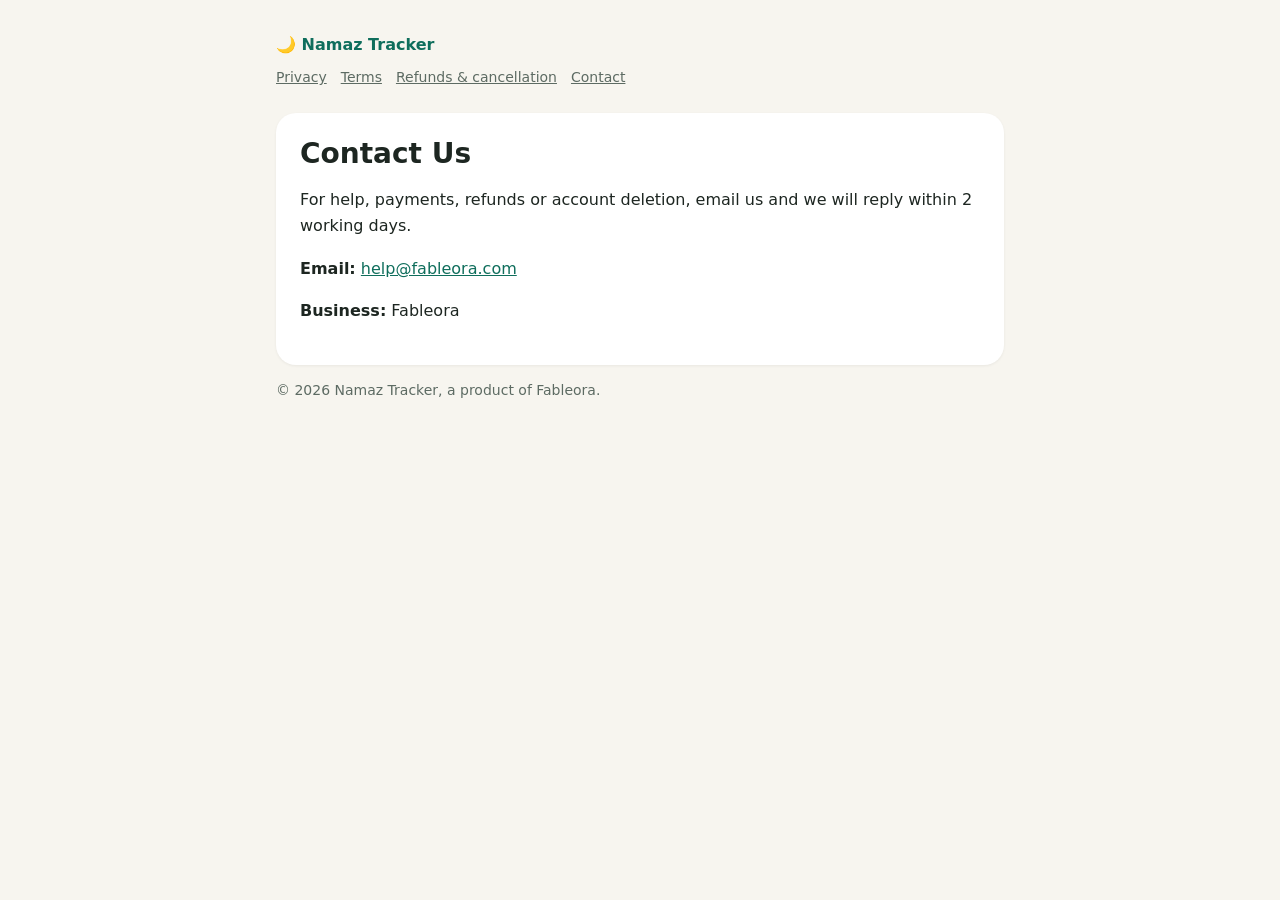
==== contact.html @ 7675e017 "Namaz Tracker help and policy pages Co-Authored-By: Claude Opus 5.5 <noreply@anthropic.com>" ====
<!doctype html>
<html lang="en"><head><meta charset="utf-8">
<meta name="viewport" content="width=device-width,initial-scale=1">
<meta http-equiv="Content-Security-Policy" content="default-src 'none'; style-src 'unsafe-inline'; img-src 'self' data:; base-uri 'none'; form-action 'none'">
<meta name="referrer" content="no-referrer">
<title>Contact Us · Namaz Tracker</title><style>
:root{--bg:#f7f5ef;--card:#fff;--ink:#1d2621;--muted:#5d6b63;--brand:#0f6e5c}
@media (prefers-color-scheme:dark){:root{--bg:#0f1512;--card:#18201c;--ink:#e8efe9;--muted:#9fb0a5;--brand:#5fd3b4}}
*{box-sizing:border-box}body{margin:0;background:var(--bg);color:var(--ink);font:16px/1.65 system-ui,-apple-system,Segoe UI,Roboto,sans-serif}
main{max-width:760px;margin:0 auto;padding:32px 16px 64px}
header a{color:var(--brand);font-weight:700;text-decoration:none}
nav{display:flex;flex-wrap:wrap;gap:14px;margin:8px 0 24px;font-size:14px}
nav a{color:var(--muted)}
.card{background:var(--card);border-radius:20px;padding:24px;box-shadow:0 1px 3px rgba(0,0,0,.06)}
h1{font-size:28px;line-height:1.2;margin:0 0 6px}h2{font-size:19px;margin:28px 0 6px}
.muted{color:var(--muted);font-size:14px}a{color:var(--brand)}
.btn{display:inline-block;background:var(--brand);color:#fff;padding:12px 20px;border-radius:14px;text-decoration:none;font-weight:700}
</style></head>
<body><main>
<header><a href="index.html">🌙 Namaz Tracker</a></header>
<nav><a href="privacy.html">Privacy</a><a href="terms.html">Terms</a>
<a href="refund.html">Refunds &amp; cancellation</a><a href="contact.html">Contact</a></nav>
<div class="card">
<h1>Contact Us</h1>
<p>For help, payments, refunds or account deletion, email us and we will reply within 2 working days.</p>
<p><b>Email:</b> <a href="mailto:help@fableora.com">help@fableora.com</a></p>
<p><b>Business:</b> Fableora</p>
</div>
<p class="muted">© 2026 Namaz Tracker, a product of Fableora.</p>
</main></body></html>
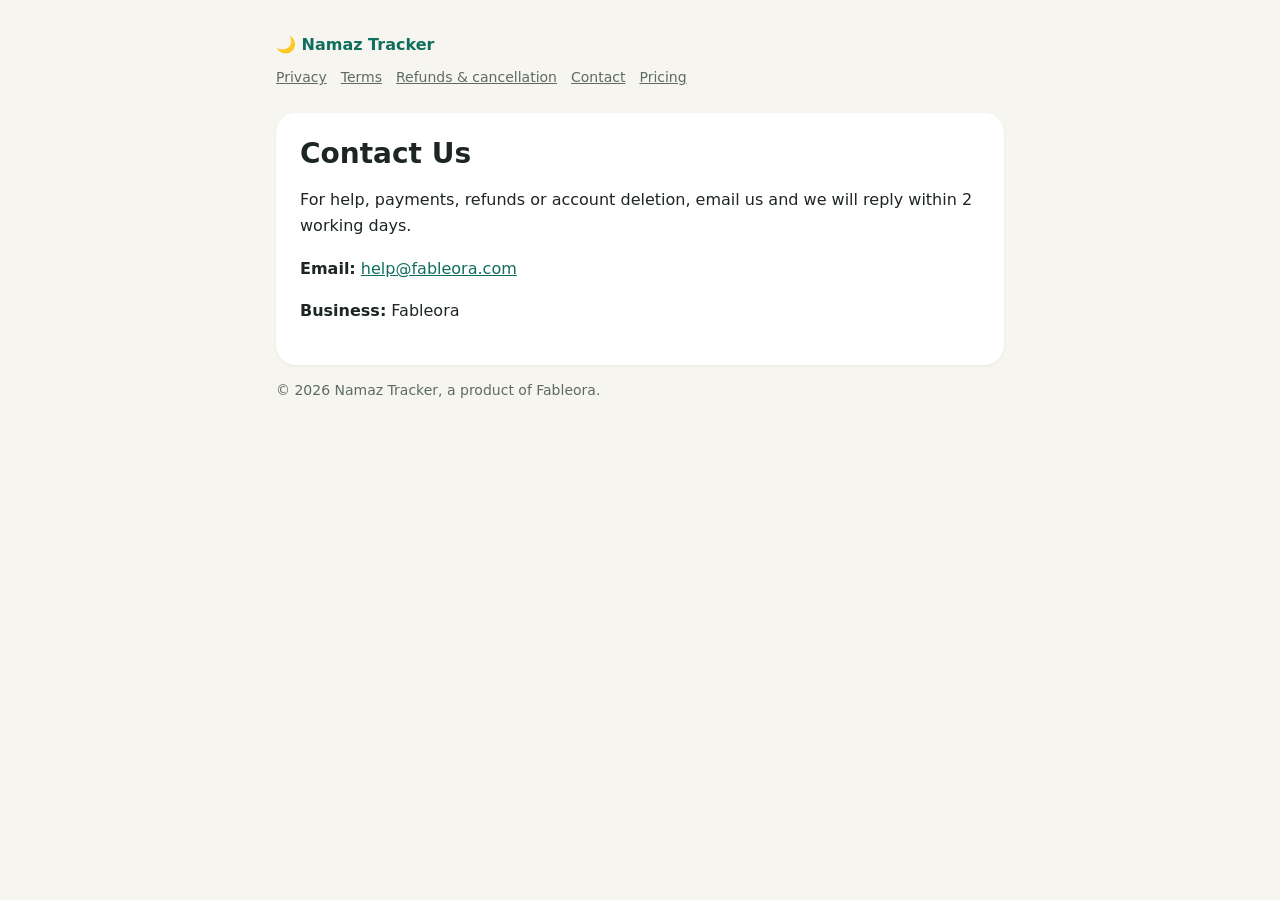
==== commit 108013a5: "Clear pricing table for payment gateway review Co-Authored-By: Claude Opus 5.5 <noreply@anthropic.co" ====
--- a/contact.html
+++ b/contact.html
@@ -19,7 +19,7 @@
 <body><main>
 <header><a href="index.html">🌙 Namaz Tracker</a></header>
 <nav><a href="privacy.html">Privacy</a><a href="terms.html">Terms</a>
-<a href="refund.html">Refunds &amp; cancellation</a><a href="contact.html">Contact</a></nav>
+<a href="refund.html">Refunds &amp; cancellation</a><a href="contact.html">Contact</a><a href="index.html#pricing">Pricing</a></nav>
 <div class="card">
 <h1>Contact Us</h1>
 <p>For help, payments, refunds or account deletion, email us and we will reply within 2 working days.</p>
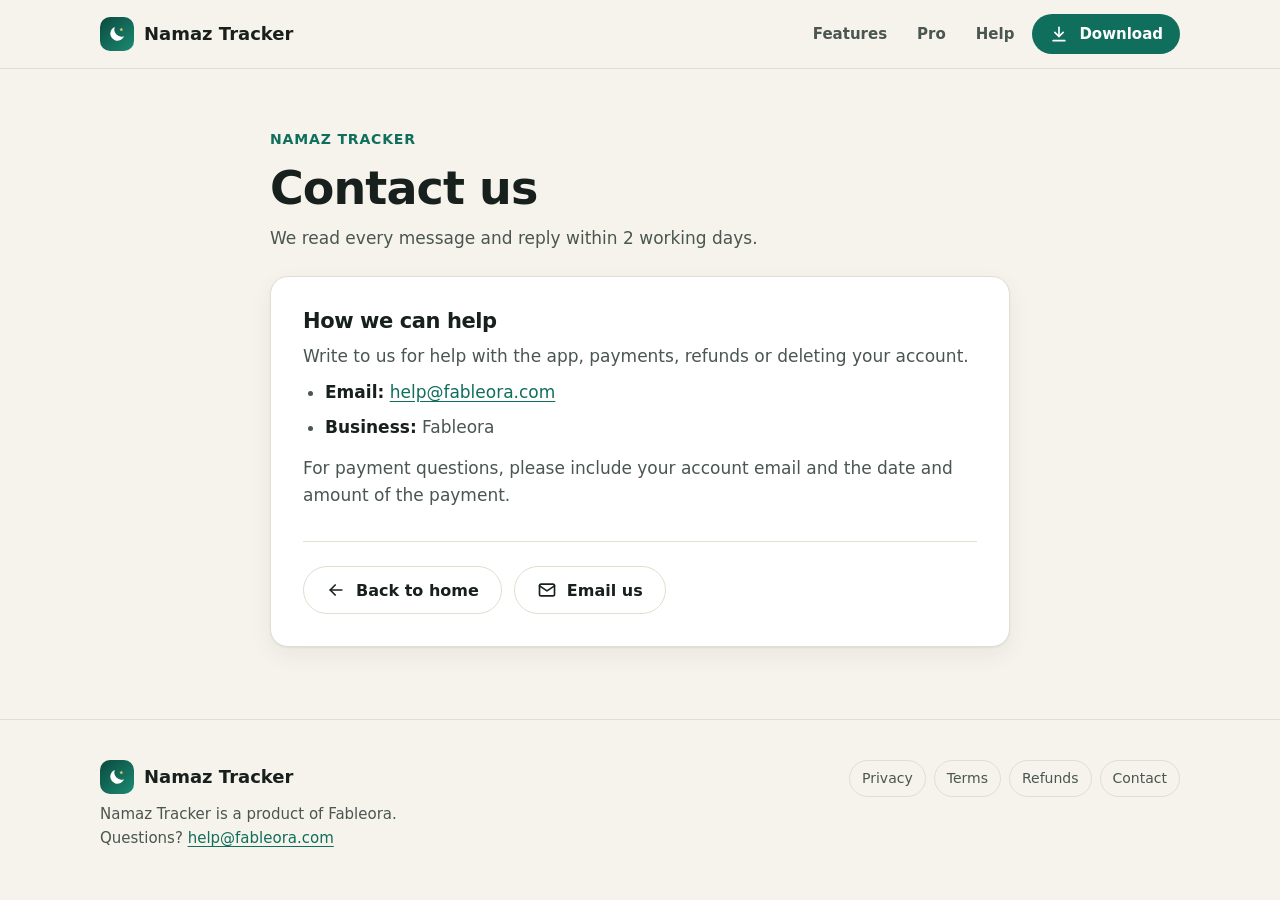
==== commit 6597edb0: "New website design: real buttons, app screenshots, pricing, FAQ Co-Authored-By: Claude Opus 5.5 <nor" ====
--- a/contact.html
+++ b/contact.html
@@ -1,30 +1,49 @@
 <!doctype html>
-<html lang="en"><head><meta charset="utf-8">
+<html lang="en">
+<head>
+<meta charset="utf-8">
 <meta name="viewport" content="width=device-width,initial-scale=1">
-<meta http-equiv="Content-Security-Policy" content="default-src 'none'; style-src 'unsafe-inline'; img-src 'self' data:; base-uri 'none'; form-action 'none'">
+<meta http-equiv="Content-Security-Policy" content="default-src 'none'; style-src 'self'; img-src 'self' data:; base-uri 'none'; form-action 'none'">
 <meta name="referrer" content="no-referrer">
-<title>Contact Us · Namaz Tracker</title><style>
-:root{--bg:#f7f5ef;--card:#fff;--ink:#1d2621;--muted:#5d6b63;--brand:#0f6e5c}
-@media (prefers-color-scheme:dark){:root{--bg:#0f1512;--card:#18201c;--ink:#e8efe9;--muted:#9fb0a5;--brand:#5fd3b4}}
-*{box-sizing:border-box}body{margin:0;background:var(--bg);color:var(--ink);font:16px/1.65 system-ui,-apple-system,Segoe UI,Roboto,sans-serif}
-main{max-width:760px;margin:0 auto;padding:32px 16px 64px}
-header a{color:var(--brand);font-weight:700;text-decoration:none}
-nav{display:flex;flex-wrap:wrap;gap:14px;margin:8px 0 24px;font-size:14px}
-nav a{color:var(--muted)}
-.card{background:var(--card);border-radius:20px;padding:24px;box-shadow:0 1px 3px rgba(0,0,0,.06)}
-h1{font-size:28px;line-height:1.2;margin:0 0 6px}h2{font-size:19px;margin:28px 0 6px}
-.muted{color:var(--muted);font-size:14px}a{color:var(--brand)}
-.btn{display:inline-block;background:var(--brand);color:#fff;padding:12px 20px;border-radius:14px;text-decoration:none;font-weight:700}
-</style></head>
-<body><main>
-<header><a href="index.html">🌙 Namaz Tracker</a></header>
-<nav><a href="privacy.html">Privacy</a><a href="terms.html">Terms</a>
-<a href="refund.html">Refunds &amp; cancellation</a><a href="contact.html">Contact</a><a href="index.html#pricing">Pricing</a></nav>
-<div class="card">
-<h1>Contact Us</h1>
-<p>For help, payments, refunds or account deletion, email us and we will reply within 2 working days.</p>
-<p><b>Email:</b> <a href="mailto:help@fableora.com">help@fableora.com</a></p>
-<p><b>Business:</b> Fableora</p>
-</div>
-<p class="muted">© 2026 Namaz Tracker, a product of Fableora.</p>
-</main></body></html>
+<meta name="description" content="How to contact the Namaz Tracker team.">
+<meta name="theme-color" content="#0f6e5c">
+<title>Contact us · Namaz Tracker</title>
+<link rel="icon" href="icon.svg" type="image/svg+xml">
+<link rel="stylesheet" href="style.css">
+</head>
+<body>
+<header class="site-header"><div class="wrap">
+<a class="brand" href="index.html"><span class="brand-mark"><svg viewBox="0 0 24 24" fill="none" stroke="currentColor" stroke-width="2" stroke-linecap="round" stroke-linejoin="round" aria-hidden="true"><path d="M20.4 14.6A8.5 8.5 0 0 1 9.4 3.6a8.5 8.5 0 1 0 11 11Z" fill="#fff" stroke="none"/><path d="m17.2 4.2.7 1.5 1.6.2-1.2 1.1.3 1.6-1.4-.8-1.4.8.3-1.6-1.2-1.1 1.6-.2z" fill="#e8c26a" stroke="none"/></svg></span>Namaz Tracker</a>
+<nav class="nav" aria-label="Main">
+<a class="link" href="index.html#features">Features</a>
+<a class="link" href="index.html#pro">Pro</a>
+<a class="link" href="index.html#faq">Help</a>
+<a class="btn btn-primary btn-small" href="https://github.com/adminfableora/namaz-tracker/releases/latest/download/NamazTracker.apk"><svg viewBox="0 0 24 24" fill="none" stroke="currentColor" stroke-width="2" stroke-linecap="round" stroke-linejoin="round" aria-hidden="true"><path d="M12 4v11"/><path d="m7 10 5 5 5-5"/><path d="M5 20h14"/></svg>Download</a>
+</nav></div></header>
+<main>
+<div class="wrap narrow">
+<div class="page-head"><span class="kicker">Namaz Tracker</span><h1>Contact us</h1><p>We read every message and reply within 2 working days.</p></div>
+<div class="card article">
+<h2>How we can help</h2>
+<p>Write to us for help with the app, payments, refunds or deleting your account.</p>
+<ul>
+<li><b>Email:</b> <a href="mailto:help@fableora.com">help@fableora.com</a></li>
+<li><b>Business:</b> Fableora</li>
+</ul>
+<p>For payment questions, please include your account email and the date and amount of the payment.</p>
+
+<div class="page-actions">
+<a class="btn btn-ghost" href="index.html"><svg viewBox="0 0 24 24" fill="none" stroke="currentColor" stroke-width="2" stroke-linecap="round" stroke-linejoin="round" aria-hidden="true"><path d="M19 12H5"/><path d="m11 18-6-6 6-6"/></svg>Back to home</a>
+<a class="btn btn-ghost" href="mailto:help@fableora.com"><svg viewBox="0 0 24 24" fill="none" stroke="currentColor" stroke-width="2" stroke-linecap="round" stroke-linejoin="round" aria-hidden="true"><rect x="3" y="5" width="18" height="14" rx="2"/><path d="m3 7 9 6 9-6"/></svg>Email us</a>
+</div></div></div>
+</main>
+<footer class="site-footer"><div class="wrap">
+<div><a class="brand" href="index.html"><span class="brand-mark"><svg viewBox="0 0 24 24" fill="none" stroke="currentColor" stroke-width="2" stroke-linecap="round" stroke-linejoin="round" aria-hidden="true"><path d="M20.4 14.6A8.5 8.5 0 0 1 9.4 3.6a8.5 8.5 0 1 0 11 11Z" fill="#fff" stroke="none"/><path d="m17.2 4.2.7 1.5 1.6.2-1.2 1.1.3 1.6-1.4-.8-1.4.8.3-1.6-1.2-1.1 1.6-.2z" fill="#e8c26a" stroke="none"/></svg></span>Namaz Tracker</a>
+<p>Namaz Tracker is a product of Fableora.<br>Questions? <a href="mailto:help@fableora.com">help@fableora.com</a></p></div>
+<nav class="footer-links" aria-label="Legal">
+<a href="privacy.html">Privacy</a><a href="terms.html">Terms</a>
+<a href="refund.html">Refunds</a><a href="contact.html">Contact</a>
+</nav></div></footer>
+
+</body>
+</html>
--- a/style.css
+++ b/style.css
@@ -0,0 +1,246 @@
+/* Namaz Tracker website — one stylesheet for every page. */
+:root {
+  --bg: #f6f3ec;
+  --surface: #ffffff;
+  --surface-2: #efebe1;
+  --ink: #17201c;
+  --ink-2: #4a5650;
+  --line: #e3ddd0;
+  --brand: #0f6e5c;
+  --brand-ink: #ffffff;
+  --brand-soft: #dcefe8;
+  --night: #121c33;
+  --night-2: #1b2848;
+  --gold: #c9a24b;
+  --radius: 18px;
+  --shadow: 0 1px 2px rgba(23, 32, 28, .06), 0 8px 24px rgba(23, 32, 28, .06);
+  color-scheme: light;
+}
+@media (prefers-color-scheme: dark) {
+  :root {
+    --bg: #0e1412;
+    --surface: #161e1b;
+    --surface-2: #1d2723;
+    --ink: #e9efeb;
+    --ink-2: #a3b1aa;
+    --line: #26322d;
+    --brand: #5fd3b4;
+    --brand-ink: #062a22;
+    --brand-soft: #173a31;
+    --night: #0b1222;
+    --night-2: #141f38;
+    --shadow: 0 1px 2px rgba(0, 0, 0, .3), 0 8px 24px rgba(0, 0, 0, .25);
+    color-scheme: dark;
+  }
+}
+
+* { box-sizing: border-box; }
+html { scroll-behavior: smooth; }
+body {
+  margin: 0;
+  background: var(--bg);
+  color: var(--ink);
+  font: 17px/1.6 system-ui, -apple-system, "Segoe UI", Roboto, "Noto Sans", sans-serif;
+  -webkit-font-smoothing: antialiased;
+}
+img { max-width: 100%; display: block; }
+a { color: var(--brand); text-underline-offset: 3px; }
+h1, h2, h3 { line-height: 1.15; letter-spacing: -0.02em; margin: 0; }
+p { margin: 0; }
+:focus-visible { outline: 3px solid var(--gold); outline-offset: 3px; border-radius: 8px; }
+
+.wrap { width: 100%; max-width: 1120px; margin: 0 auto; padding: 0 20px; }
+.narrow { max-width: 780px; }
+
+/* ---------- buttons ---------- */
+.btn {
+  display: inline-flex; align-items: center; justify-content: center; gap: 10px;
+  min-height: 48px; padding: 0 22px; border-radius: 999px;
+  font-weight: 650; font-size: 16px; text-decoration: none; white-space: nowrap;
+  border: 1.5px solid transparent; cursor: pointer;
+  transition: transform .15s ease, background .15s ease, border-color .15s ease;
+}
+.btn:hover { transform: translateY(-1px); }
+.btn svg { width: 20px; height: 20px; flex: none; }
+.btn-primary { background: var(--brand); color: var(--brand-ink); }
+.btn-primary:hover { filter: brightness(1.06); }
+.btn-ghost { background: transparent; color: var(--ink); border-color: var(--line); }
+.btn-ghost:hover { border-color: var(--ink-2); }
+.btn-light { background: #fff; color: #121c33; }
+.btn-outline-light { background: transparent; color: #fff; border-color: rgba(255, 255, 255, .35); }
+.btn-outline-light:hover { border-color: #fff; }
+.btn-small { min-height: 40px; padding: 0 16px; font-size: 15px; }
+.btn-block { width: 100%; }
+
+/* ---------- header ---------- */
+.site-header {
+  position: sticky; top: 0; z-index: 10;
+  background: color-mix(in srgb, var(--bg) 88%, transparent);
+  backdrop-filter: saturate(1.4) blur(10px);
+  border-bottom: 1px solid var(--line);
+}
+.site-header .wrap { display: flex; align-items: center; gap: 16px; height: 68px; }
+.brand { display: inline-flex; align-items: center; gap: 10px; color: var(--ink); text-decoration: none; font-weight: 750; font-size: 18px; }
+.brand-mark {
+  width: 34px; height: 34px; border-radius: 10px; flex: none;
+  background: linear-gradient(135deg, #0a4a3e, #1c8a72);
+  display: grid; place-items: center;
+}
+.brand-mark svg { width: 20px; height: 20px; }
+.nav { display: flex; align-items: center; gap: 6px; margin-left: auto; }
+.nav a.link { color: var(--ink-2); text-decoration: none; font-weight: 550; font-size: 15px; padding: 8px 12px; border-radius: 999px; }
+.nav a.link:hover { color: var(--ink); background: var(--surface-2); }
+@media (max-width: 720px) { .nav a.link { display: none; } }
+
+/* ---------- hero ---------- */
+.hero { padding: 72px 0 40px; overflow: hidden; }
+.hero .wrap { display: grid; grid-template-columns: 1.05fr .95fr; gap: 48px; align-items: center; }
+.eyebrow {
+  display: inline-flex; align-items: center; gap: 8px; flex-wrap: wrap;
+  font-size: 14px; font-weight: 650; color: var(--brand);
+  background: var(--brand-soft); padding: 6px 12px; border-radius: 999px;
+}
+.hero h1 { font-size: clamp(38px, 5.4vw, 60px); margin: 18px 0 18px; }
+.hero .lead { font-size: 19px; color: var(--ink-2); max-width: 560px; }
+.cta-row { display: flex; flex-wrap: wrap; gap: 12px; margin-top: 28px; }
+.meta { margin-top: 16px; font-size: 14px; color: var(--ink-2); }
+.phones { position: relative; height: 560px; }
+.phone {
+  position: absolute; width: 250px; border-radius: 34px; padding: 9px;
+  background: #0d0f12; box-shadow: 0 30px 60px rgba(18, 28, 51, .28), 0 0 0 1px rgba(255, 255, 255, .06) inset;
+}
+.phone img { border-radius: 26px; width: 100%; height: auto; aspect-ratio: 540 / 1110; object-fit: cover; }
+.phone.front { right: 30px; top: 10px; z-index: 2; }
+.phone.back { right: 230px; top: 70px; transform: rotate(-6deg); opacity: .96; }
+@media (max-width: 900px) {
+  .hero { padding-top: 40px; }
+  .hero .wrap { grid-template-columns: 1fr; gap: 32px; }
+  .phones { height: 470px; max-width: 420px; margin: 0 auto; width: 100%; }
+  .phone { width: 205px; }
+  .phone.front { right: 8%; }
+  .phone.back { right: auto; left: 4%; top: 60px; }
+}
+
+/* ---------- sections ---------- */
+section { padding: 72px 0; }
+.section-head { max-width: 640px; margin-bottom: 36px; }
+.section-head h2 { font-size: clamp(28px, 3.6vw, 40px); margin: 10px 0 12px; }
+.section-head p { color: var(--ink-2); font-size: 18px; }
+.kicker { font-size: 14px; font-weight: 700; letter-spacing: .06em; text-transform: uppercase; color: var(--brand); }
+
+.grid { display: grid; gap: 16px; }
+.grid-3 { grid-template-columns: repeat(3, 1fr); }
+@media (max-width: 900px) { .grid-3 { grid-template-columns: 1fr 1fr; } }
+@media (max-width: 600px) { .grid-3 { grid-template-columns: 1fr; } }
+
+.card { background: var(--surface); border: 1px solid var(--line); border-radius: var(--radius); padding: 24px; box-shadow: var(--shadow); }
+.feature h3 { font-size: 18px; margin: 14px 0 6px; }
+.feature p { color: var(--ink-2); font-size: 16px; }
+.icon {
+  width: 44px; height: 44px; border-radius: 12px; display: grid; place-items: center;
+  background: var(--brand-soft); color: var(--brand);
+}
+.icon svg { width: 22px; height: 22px; }
+
+/* ---------- Pro (dark band) ---------- */
+.pro { background: radial-gradient(1200px 500px at 85% -10%, #2b3f73 0%, transparent 60%), linear-gradient(180deg, var(--night), var(--night-2)); color: #eef1f8; }
+.pro .kicker { color: var(--gold); }
+.pro .section-head p { color: #c3cbe0; }
+.pro-layout { display: grid; grid-template-columns: 1.3fr .7fr; gap: 40px; align-items: start; }
+@media (max-width: 900px) { .pro-layout { grid-template-columns: 1fr; } .pro .phone-wrap { display: none; } }
+.groups { display: grid; grid-template-columns: 1fr 1fr; gap: 16px; }
+@media (max-width: 600px) { .groups { grid-template-columns: 1fr; } }
+.group { background: rgba(255, 255, 255, .06); border: 1px solid rgba(255, 255, 255, .1); border-radius: var(--radius); padding: 20px 22px; }
+.group h3 { font-size: 16px; color: #fff; margin-bottom: 10px; }
+.group ul { list-style: none; margin: 0; padding: 0; display: grid; gap: 7px; }
+.group li { display: flex; gap: 10px; align-items: flex-start; color: #d7dcea; font-size: 15.5px; line-height: 1.45; }
+.group li svg { width: 18px; height: 18px; flex: none; margin-top: 2px; color: var(--gold); }
+.phone-wrap { position: relative; height: 520px; }
+.phone-wrap .phone { position: relative; width: 240px; margin: 0 auto; }
+
+/* ---------- pricing ---------- */
+.prices { display: grid; grid-template-columns: repeat(3, 1fr); gap: 16px; margin-top: 8px; align-items: stretch; }
+@media (max-width: 900px) { .prices { grid-template-columns: 1fr; max-width: 460px; } }
+.price { display: flex; flex-direction: column; gap: 14px; position: relative; }
+.price.best { border: 2px solid var(--brand); }
+.badge {
+  position: absolute; top: -12px; left: 24px; background: var(--brand); color: var(--brand-ink);
+  font-size: 13px; font-weight: 700; padding: 4px 10px; border-radius: 999px;
+}
+.price h3 { font-size: 17px; color: var(--ink-2); font-weight: 650; }
+.amount { font-size: 44px; font-weight: 800; letter-spacing: -0.03em; line-height: 1; }
+.amount small { font-size: 16px; font-weight: 600; color: var(--ink-2); letter-spacing: 0; }
+.price ul { list-style: none; padding: 0; margin: 0; display: grid; gap: 8px; color: var(--ink-2); font-size: 15.5px; }
+.price li { display: flex; gap: 10px; }
+.price li svg { width: 18px; height: 18px; flex: none; margin-top: 3px; color: var(--brand); }
+.price .btn { margin-top: auto; }
+.fine { margin-top: 18px; color: var(--ink-2); font-size: 15px; }
+
+/* ---------- install steps ---------- */
+.steps { counter-reset: s; display: grid; grid-template-columns: repeat(3, 1fr); gap: 16px; }
+@media (max-width: 900px) { .steps { grid-template-columns: 1fr; } }
+.step { position: relative; padding-top: 64px; }
+.step::before {
+  counter-increment: s; content: counter(s);
+  position: absolute; top: 22px; left: 24px; width: 32px; height: 32px; border-radius: 50%;
+  background: var(--brand); color: var(--brand-ink); display: grid; place-items: center; font-weight: 800; font-size: 15px;
+}
+.step h3 { font-size: 18px; margin-bottom: 6px; }
+.step p { color: var(--ink-2); font-size: 16px; }
+
+/* ---------- FAQ ---------- */
+.faq { display: grid; gap: 10px; }
+.faq details { background: var(--surface); border: 1px solid var(--line); border-radius: 14px; padding: 0 20px; }
+.faq summary {
+  cursor: pointer; list-style: none; padding: 18px 0; font-weight: 650; font-size: 17px;
+  display: flex; justify-content: space-between; gap: 16px; align-items: center;
+}
+.faq summary::-webkit-details-marker { display: none; }
+.faq summary::after { content: "+"; font-size: 24px; font-weight: 400; color: var(--ink-2); line-height: 1; }
+.faq details[open] summary::after { content: "–"; }
+.faq details p { padding: 0 0 18px; color: var(--ink-2); }
+
+/* ---------- final CTA ---------- */
+.cta-band { text-align: center; }
+.cta-band .card { padding: 48px 24px; background: linear-gradient(135deg, #0a4a3e, #12806a); color: #fff; border: none; }
+.cta-band h2 { font-size: clamp(26px, 3.4vw, 36px); margin-bottom: 10px; }
+.cta-band p { color: #d6efe8; margin-bottom: 24px; }
+.cta-band .cta-row { justify-content: center; margin-top: 0; }
+
+/* ---------- article pages (policies) ---------- */
+.page-head { padding: 56px 0 24px; }
+.page-head h1 { font-size: clamp(32px, 4.4vw, 46px); margin: 10px 0 10px; }
+.page-head p { color: var(--ink-2); }
+.article { padding: 32px; margin-bottom: 72px; }
+.article h2 { font-size: 21px; margin: 32px 0 10px; }
+.article h2:first-child { margin-top: 0; }
+.article p, .article li { color: var(--ink-2); }
+.article p + p { margin-top: 12px; }
+.article ul { padding-left: 22px; margin: 8px 0 0; display: grid; gap: 8px; }
+.article b { color: var(--ink); }
+.page-actions { display: flex; flex-wrap: wrap; gap: 12px; margin-top: 32px; padding-top: 24px; border-top: 1px solid var(--line); }
+@media (max-width: 600px) { .article { padding: 22px; } }
+
+/* ---------- simple centered pages (payment) ---------- */
+.center-page { min-height: calc(100vh - 68px - 160px); display: grid; place-items: center; padding: 56px 0; }
+.center-card { max-width: 520px; width: 100%; text-align: center; padding: 40px 28px; }
+.center-card h1 { font-size: 30px; margin: 18px 0 10px; }
+.center-card p { color: var(--ink-2); }
+.center-card .btn { margin-top: 24px; }
+.center-card .small { font-size: 15px; margin-top: 18px; }
+.check { width: 64px; height: 64px; border-radius: 50%; background: var(--brand-soft); color: var(--brand); display: grid; place-items: center; margin: 0 auto; }
+.check svg { width: 32px; height: 32px; }
+.spinner { width: 44px; height: 44px; border-radius: 50%; border: 4px solid var(--line); border-top-color: var(--brand); margin: 0 auto; animation: spin 1s linear infinite; }
+@keyframes spin { to { transform: rotate(360deg); } }
+@media (prefers-reduced-motion: reduce) { .spinner { animation: none; } .btn:hover { transform: none; } html { scroll-behavior: auto; } }
+
+/* ---------- footer ---------- */
+.site-footer { border-top: 1px solid var(--line); padding: 40px 0 48px; font-size: 15px; color: var(--ink-2); }
+.site-footer .wrap { display: flex; flex-wrap: wrap; gap: 24px 40px; justify-content: space-between; align-items: flex-start; }
+.footer-links { display: flex; flex-wrap: wrap; gap: 8px; }
+.footer-links a { color: var(--ink-2); text-decoration: none; padding: 6px 12px; border-radius: 999px; border: 1px solid var(--line); font-size: 14px; }
+.footer-links a:hover { color: var(--ink); border-color: var(--ink-2); }
+.site-footer .brand { margin-bottom: 8px; }
+
+section.tight { padding-top: 0; }
+.article ul + p { margin-top: 14px; }
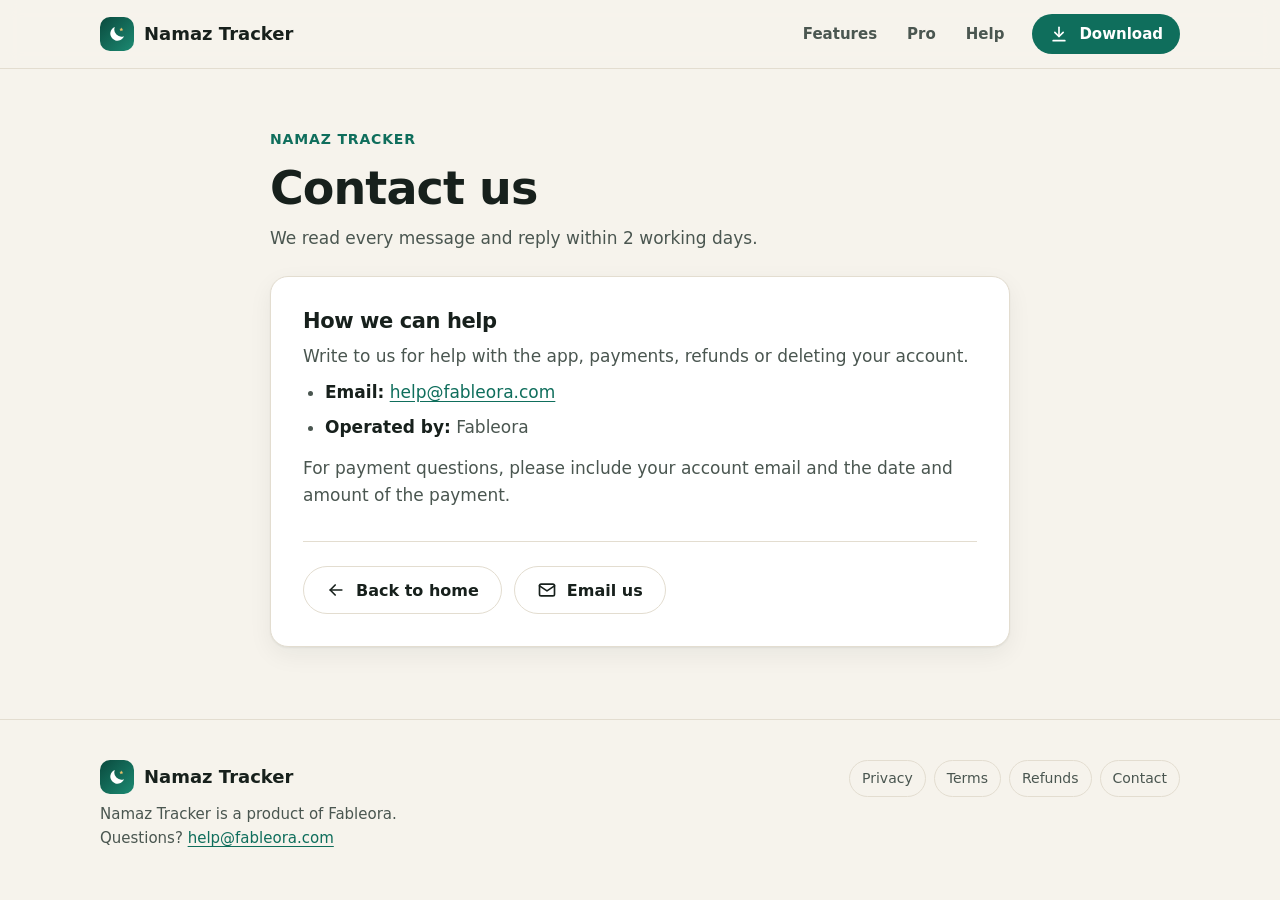
==== commit 7e19e3a0: "Website 1.1.2: clearer privacy, 30/365-day wording, own adhan sounds, mobile menu Co-Authored-By: Cl" ====
--- a/contact.html
+++ b/contact.html
@@ -6,8 +6,16 @@
 <meta http-equiv="Content-Security-Policy" content="default-src 'none'; style-src 'self'; img-src 'self' data:; base-uri 'none'; form-action 'none'">
 <meta name="referrer" content="no-referrer">
 <meta name="description" content="How to contact the Namaz Tracker team.">
-<meta name="theme-color" content="#0f6e5c">
+<meta name="theme-color" content="#0f6e5c" media="(prefers-color-scheme: light)">
+<meta name="theme-color" content="#0e1412" media="(prefers-color-scheme: dark)">
 <title>Contact us · Namaz Tracker</title>
+<link rel="canonical" href="https://adminfableora.github.io/namaz-tracker/contact.html">
+<meta property="og:title" content="Contact us · Namaz Tracker">
+<meta property="og:description" content="How to contact the Namaz Tracker team.">
+<meta property="og:type" content="website">
+<meta property="og:url" content="https://adminfableora.github.io/namaz-tracker/contact.html">
+<meta property="og:image" content="https://adminfableora.github.io/namaz-tracker/img/today.webp">
+<meta property="og:site_name" content="Namaz Tracker">
 <link rel="icon" href="icon.svg" type="image/svg+xml">
 <link rel="stylesheet" href="style.css">
 </head>
@@ -18,8 +26,9 @@
 <a class="link" href="index.html#features">Features</a>
 <a class="link" href="index.html#pro">Pro</a>
 <a class="link" href="index.html#faq">Help</a>
-<a class="btn btn-primary btn-small" href="https://github.com/adminfableora/namaz-tracker/releases/latest/download/NamazTracker.apk"><svg viewBox="0 0 24 24" fill="none" stroke="currentColor" stroke-width="2" stroke-linecap="round" stroke-linejoin="round" aria-hidden="true"><path d="M12 4v11"/><path d="m7 10 5 5 5-5"/><path d="M5 20h14"/></svg>Download</a>
-</nav></div></header>
+</nav>
+<a class="btn btn-primary btn-small header-cta" href="https://github.com/adminfableora/namaz-tracker/releases/latest/download/NamazTracker.apk"><svg viewBox="0 0 24 24" fill="none" stroke="currentColor" stroke-width="2" stroke-linecap="round" stroke-linejoin="round" aria-hidden="true"><path d="M12 4v11"/><path d="m7 10 5 5 5-5"/><path d="M5 20h14"/></svg>Download</a>
+</div></header>
 <main>
 <div class="wrap narrow">
 <div class="page-head"><span class="kicker">Namaz Tracker</span><h1>Contact us</h1><p>We read every message and reply within 2 working days.</p></div>
@@ -28,7 +37,7 @@
 <p>Write to us for help with the app, payments, refunds or deleting your account.</p>
 <ul>
 <li><b>Email:</b> <a href="mailto:help@fableora.com">help@fableora.com</a></li>
-<li><b>Business:</b> Fableora</li>
+<li><b>Operated by:</b> Fableora</li>
 </ul>
 <p>For payment questions, please include your account email and the date and amount of the payment.</p>
 
--- a/style.css
+++ b/style.css
@@ -75,12 +75,13 @@
 /* ---------- header ---------- */
 .site-header {
   position: sticky; top: 0; z-index: 10;
+  background: var(--bg);
   background: color-mix(in srgb, var(--bg) 88%, transparent);
   backdrop-filter: saturate(1.4) blur(10px);
   border-bottom: 1px solid var(--line);
 }
 .site-header .wrap { display: flex; align-items: center; gap: 16px; height: 68px; }
-.brand { display: inline-flex; align-items: center; gap: 10px; color: var(--ink); text-decoration: none; font-weight: 750; font-size: 18px; }
+.brand { display: inline-flex; align-items: center; gap: 10px; color: var(--ink); text-decoration: none; font-weight: 750; font-size: 18px; white-space: nowrap; }
 .brand-mark {
   width: 34px; height: 34px; border-radius: 10px; flex: none;
   background: linear-gradient(135deg, #0a4a3e, #1c8a72);
@@ -90,13 +91,34 @@
 .nav { display: flex; align-items: center; gap: 6px; margin-left: auto; }
 .nav a.link { color: var(--ink-2); text-decoration: none; font-weight: 550; font-size: 15px; padding: 8px 12px; border-radius: 999px; }
 .nav a.link:hover { color: var(--ink); background: var(--surface-2); }
-@media (max-width: 720px) { .nav a.link { display: none; } }
+.header-cta { flex: none; }
+section[id] { scroll-margin-top: 76px; }
+/* Phones: the links move to a compact second row under the brand and Download button. */
+@media (max-width: 720px) {
+  .site-header { position: static; }
+  .site-header .wrap { flex-wrap: wrap; height: auto; padding-top: 10px; padding-bottom: 6px; row-gap: 4px; justify-content: space-between; }
+  .nav { order: 3; width: 100%; margin-left: -10px; gap: 2px; }
+  .nav a.link { font-size: 14.5px; padding: 6px 10px; }
+  section[id] { scroll-margin-top: 0; }
+}
+/* Very small phones (320–380px): tighten the header so everything fits on one line. */
+@media (max-width: 380px) {
+  .wrap { padding: 0 16px; }
+  .site-header .wrap { gap: 8px; }
+  .brand { gap: 8px; font-size: 16px; }
+  .brand-mark { width: 30px; height: 30px; border-radius: 9px; }
+  .brand-mark svg { width: 18px; height: 18px; }
+  .btn-small { min-height: 38px; padding: 0 12px; font-size: 14px; gap: 6px; }
+  .btn-small svg { width: 18px; height: 18px; }
+  .nav { margin-left: -8px; }
+  .nav a.link { padding: 6px 8px; }
+}
 
 /* ---------- hero ---------- */
 .hero { padding: 72px 0 40px; overflow: hidden; }
 .hero .wrap { display: grid; grid-template-columns: 1.05fr .95fr; gap: 48px; align-items: center; }
 .eyebrow {
-  display: inline-flex; align-items: center; gap: 8px; flex-wrap: wrap;
+  display: inline-block;
   font-size: 14px; font-weight: 650; color: var(--brand);
   background: var(--brand-soft); padding: 6px 12px; border-radius: 999px;
 }
@@ -174,7 +196,12 @@
 .price li { display: flex; gap: 10px; }
 .price li svg { width: 18px; height: 18px; flex: none; margin-top: 3px; color: var(--brand); }
 .price .btn { margin-top: auto; }
-.fine { margin-top: 18px; color: var(--ink-2); font-size: 15px; }
+.trial-note {
+  display: inline-flex; align-items: center; gap: 8px; margin-top: 20px;
+  font-weight: 650; font-size: 15.5px; color: var(--ink);
+}
+.trial-note svg { width: 18px; height: 18px; flex: none; color: var(--gold); }
+.fine { margin-top: 10px; color: var(--ink-2); font-size: 15px; }
 
 /* ---------- install steps ---------- */
 .steps { counter-reset: s; display: grid; grid-template-columns: repeat(3, 1fr); gap: 16px; }
@@ -222,7 +249,7 @@
 @media (max-width: 600px) { .article { padding: 22px; } }
 
 /* ---------- simple centered pages (payment) ---------- */
-.center-page { min-height: calc(100vh - 68px - 160px); display: grid; place-items: center; padding: 56px 0; }
+.center-page { min-height: 100vh; min-height: 100dvh; display: grid; place-items: center; padding: 56px 0; }
 .center-card { max-width: 520px; width: 100%; text-align: center; padding: 40px 28px; }
 .center-card h1 { font-size: 30px; margin: 18px 0 10px; }
 .center-card p { color: var(--ink-2); }
@@ -243,4 +270,10 @@
 .site-footer .brand { margin-bottom: 8px; }
 
 section.tight { padding-top: 0; }
+/* Small phones: long button labels may wrap instead of pushing the page wider. */
+@media (max-width: 400px) {
+  .cta-row .btn, .page-actions .btn, .center-card .btn { white-space: normal; text-align: center; }
+  .cta-band .card { padding: 40px 18px; }
+  .center-card { padding: 32px 20px; }
+}
 .article ul + p { margin-top: 14px; }
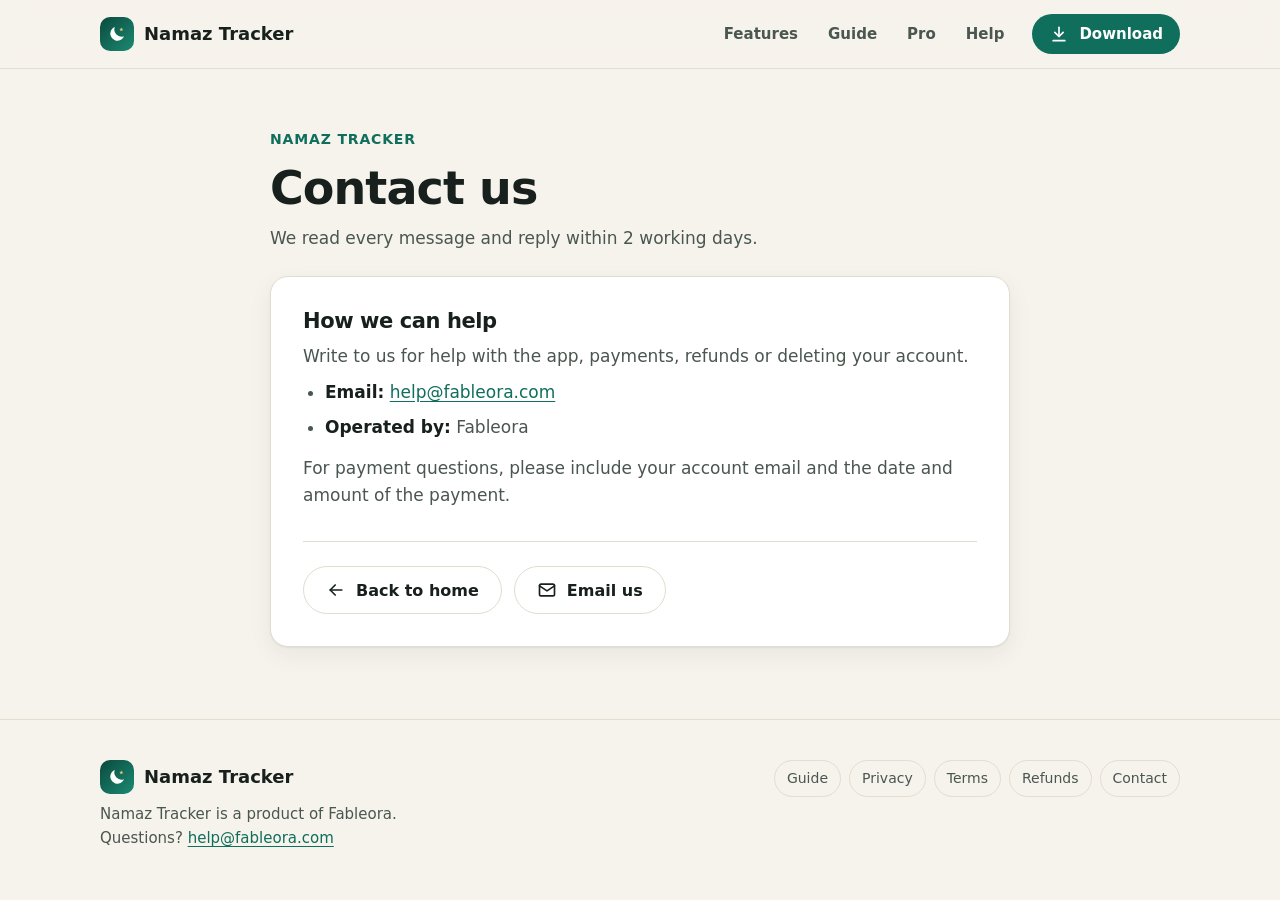
==== commit fc75102b: "Add How to use guide page Co-Authored-By: Claude Opus 5.5 <noreply@anthropic.com>" ====
--- a/contact.html
+++ b/contact.html
@@ -24,6 +24,7 @@
 <a class="brand" href="index.html"><span class="brand-mark"><svg viewBox="0 0 24 24" fill="none" stroke="currentColor" stroke-width="2" stroke-linecap="round" stroke-linejoin="round" aria-hidden="true"><path d="M20.4 14.6A8.5 8.5 0 0 1 9.4 3.6a8.5 8.5 0 1 0 11 11Z" fill="#fff" stroke="none"/><path d="m17.2 4.2.7 1.5 1.6.2-1.2 1.1.3 1.6-1.4-.8-1.4.8.3-1.6-1.2-1.1 1.6-.2z" fill="#e8c26a" stroke="none"/></svg></span>Namaz Tracker</a>
 <nav class="nav" aria-label="Main">
 <a class="link" href="index.html#features">Features</a>
+<a class="link" href="guide.html">Guide</a>
 <a class="link" href="index.html#pro">Pro</a>
 <a class="link" href="index.html#faq">Help</a>
 </nav>
@@ -49,8 +50,8 @@
 <footer class="site-footer"><div class="wrap">
 <div><a class="brand" href="index.html"><span class="brand-mark"><svg viewBox="0 0 24 24" fill="none" stroke="currentColor" stroke-width="2" stroke-linecap="round" stroke-linejoin="round" aria-hidden="true"><path d="M20.4 14.6A8.5 8.5 0 0 1 9.4 3.6a8.5 8.5 0 1 0 11 11Z" fill="#fff" stroke="none"/><path d="m17.2 4.2.7 1.5 1.6.2-1.2 1.1.3 1.6-1.4-.8-1.4.8.3-1.6-1.2-1.1 1.6-.2z" fill="#e8c26a" stroke="none"/></svg></span>Namaz Tracker</a>
 <p>Namaz Tracker is a product of Fableora.<br>Questions? <a href="mailto:help@fableora.com">help@fableora.com</a></p></div>
-<nav class="footer-links" aria-label="Legal">
-<a href="privacy.html">Privacy</a><a href="terms.html">Terms</a>
+<nav class="footer-links" aria-label="Footer">
+<a href="guide.html">Guide</a><a href="privacy.html">Privacy</a><a href="terms.html">Terms</a>
 <a href="refund.html">Refunds</a><a href="contact.html">Contact</a>
 </nav></div></footer>
 
--- a/style.css
+++ b/style.css
@@ -277,3 +277,61 @@
   .center-card { padding: 32px 20px; }
 }
 .article ul + p { margin-top: 14px; }
+
+/* ---------- guide page ---------- */
+.grid-2 { grid-template-columns: repeat(2, 1fr); align-items: start; }
+@media (max-width: 760px) { .grid-2 { grid-template-columns: 1fr; } }
+.section-cta { margin-top: 28px; }
+
+.tag {
+  display: inline-block; flex: none; white-space: nowrap;
+  font-size: 12.5px; font-weight: 700; line-height: 1; letter-spacing: .02em;
+  padding: 6px 10px; border-radius: 999px;
+  background: var(--brand-soft); color: var(--brand);
+}
+.tag-pro { background: #f3e6c3; color: #5c4310; }
+.tag-mix { background: var(--surface-2); color: var(--ink-2); }
+@media (prefers-color-scheme: dark) { .tag-pro { background: #3b3015; color: #e8c26a; } }
+
+.jump-bar { border-top: 1px solid var(--line); border-bottom: 1px solid var(--line); background: var(--bg); padding: 12px 0; }
+.jump { display: flex; flex-wrap: wrap; gap: 8px; }
+.jump a {
+  color: var(--ink); text-decoration: none; font-weight: 600; font-size: 14.5px;
+  padding: 8px 14px; border-radius: 999px; border: 1px solid var(--line); background: var(--surface);
+}
+.jump a:hover { border-color: var(--brand); color: var(--brand); }
+@media (min-width: 721px) {
+  .jump-bar { position: sticky; top: 68px; z-index: 9; background: color-mix(in srgb, var(--bg) 92%, transparent); backdrop-filter: saturate(1.4) blur(10px); }
+}
+
+.g-sec { padding: 48px 0 8px; scroll-margin-top: 136px; }
+.g-sec .section-head { margin-bottom: 24px; }
+.g-sec .section-head h2 { font-size: clamp(26px, 3.2vw, 34px); }
+@media (max-width: 720px) { .g-sec { scroll-margin-top: 12px; } }
+
+.gcard { display: block; }
+.g-head { display: flex; align-items: center; justify-content: space-between; gap: 12px; }
+.gcard h3 { font-size: 19px; margin: 14px 0 6px; }
+.gcard .what { color: var(--ink-2); font-size: 16px; }
+.gcard h4 { margin: 18px 0 10px; font-size: 13px; font-weight: 700; letter-spacing: .06em; text-transform: uppercase; color: var(--ink-2); }
+.how { list-style: none; margin: 0; padding: 0; counter-reset: h; display: grid; gap: 10px; }
+.how li { counter-increment: h; position: relative; padding-left: 36px; font-size: 15.5px; line-height: 1.5; color: var(--ink-2); overflow-wrap: anywhere; }
+.how li::before {
+  content: counter(h); position: absolute; left: 0; top: 1px; width: 24px; height: 24px; border-radius: 50%;
+  background: var(--brand-soft); color: var(--brand); display: grid; place-items: center; font-weight: 800; font-size: 13px;
+}
+.how b, .g-note b { color: var(--ink); font-weight: 650; }
+.g-note { margin-top: 16px; padding-top: 14px; border-top: 1px solid var(--line); font-size: 14.5px; color: var(--ink-2); }
+
+.wlist { list-style: none; margin: 18px 0 0; padding: 0; display: grid; }
+.wlist li { display: flex; align-items: center; justify-content: space-between; gap: 12px; padding: 12px 0; border-top: 1px solid var(--line); }
+.wlist li:first-child { border-top: 0; padding-top: 0; }
+.wlist b { display: block; font-size: 16px; color: var(--ink); font-weight: 650; }
+.wlist small { display: block; font-size: 14px; color: var(--ink-2); }
+
+.tip { display: flex; gap: 16px; align-items: flex-start; margin-top: 16px; }
+.tip .icon { flex: none; }
+.tip h3 { font-size: 18px; margin-bottom: 6px; }
+.tip p { color: var(--ink-2); font-size: 15.5px; }
+.tip b { color: var(--ink); font-weight: 650; }
+.g-sec ~ .cta-band { margin-top: 48px; }
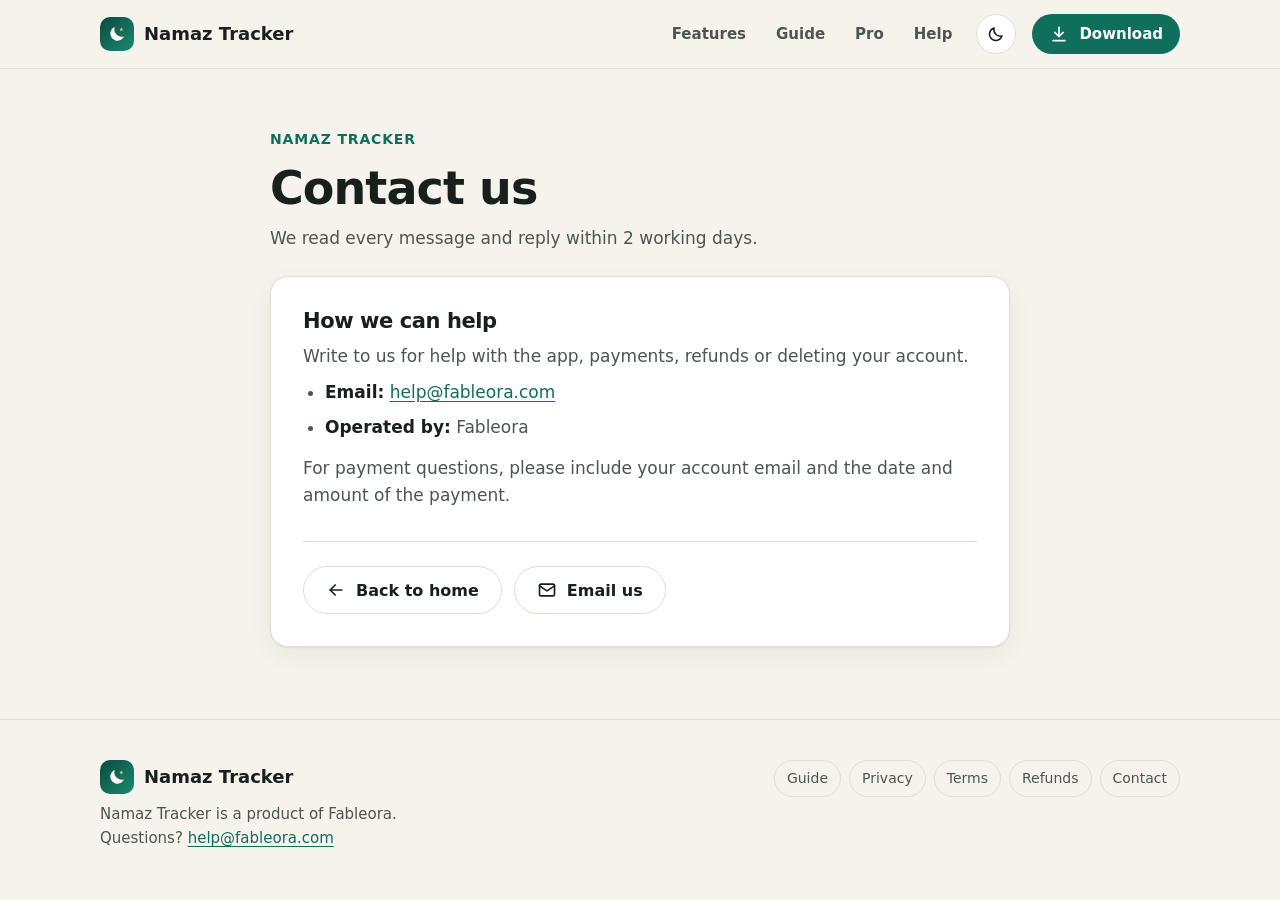
==== commit 94955687: "Add light/dark mode switch Co-Authored-By: Claude Opus 5.5 <noreply@anthropic.com>" ====
--- a/contact.html
+++ b/contact.html
@@ -3,7 +3,7 @@
 <head>
 <meta charset="utf-8">
 <meta name="viewport" content="width=device-width,initial-scale=1">
-<meta http-equiv="Content-Security-Policy" content="default-src 'none'; style-src 'self'; img-src 'self' data:; base-uri 'none'; form-action 'none'">
+<meta http-equiv="Content-Security-Policy" content="default-src 'none'; script-src 'self'; style-src 'self'; img-src 'self' data:; base-uri 'none'; form-action 'none'">
 <meta name="referrer" content="no-referrer">
 <meta name="description" content="How to contact the Namaz Tracker team.">
 <meta name="theme-color" content="#0f6e5c" media="(prefers-color-scheme: light)">
@@ -18,6 +18,7 @@
 <meta property="og:site_name" content="Namaz Tracker">
 <link rel="icon" href="icon.svg" type="image/svg+xml">
 <link rel="stylesheet" href="style.css">
+<script src="theme.js"></script>
 </head>
 <body>
 <header class="site-header"><div class="wrap">
@@ -27,6 +28,7 @@
 <a class="link" href="guide.html">Guide</a>
 <a class="link" href="index.html#pro">Pro</a>
 <a class="link" href="index.html#faq">Help</a>
+<button class="theme-toggle" id="theme-toggle" type="button" aria-label="Switch theme"><svg viewBox="0 0 24 24" fill="none" stroke="currentColor" stroke-width="2" stroke-linecap="round" stroke-linejoin="round" aria-hidden="true"><circle cx="12" cy="12" r="4"/><path d="M12 2v2M12 20v2M4.9 4.9l1.4 1.4M17.7 17.7l1.4 1.4M2 12h2M20 12h2M4.9 19.1l1.4-1.4M17.7 6.3l1.4-1.4"/></svg><svg viewBox="0 0 24 24" fill="none" stroke="currentColor" stroke-width="2" stroke-linecap="round" stroke-linejoin="round" aria-hidden="true"><path d="M20 14.5A8.5 8.5 0 0 1 9.5 4a8.5 8.5 0 1 0 10.5 10.5Z"/></svg></button>
 </nav>
 <a class="btn btn-primary btn-small header-cta" href="https://github.com/adminfableora/namaz-tracker/releases/latest/download/NamazTracker.apk"><svg viewBox="0 0 24 24" fill="none" stroke="currentColor" stroke-width="2" stroke-linecap="round" stroke-linejoin="round" aria-hidden="true"><path d="M12 4v11"/><path d="m7 10 5 5 5-5"/><path d="M5 20h14"/></svg>Download</a>
 </div></header>
--- a/style.css
+++ b/style.css
@@ -17,7 +17,7 @@
   color-scheme: light;
 }
 @media (prefers-color-scheme: dark) {
-  :root {
+  :root:not([data-theme="light"]) {
     --bg: #0e1412;
     --surface: #161e1b;
     --surface-2: #1d2723;
@@ -32,6 +32,21 @@
     --shadow: 0 1px 2px rgba(0, 0, 0, .3), 0 8px 24px rgba(0, 0, 0, .25);
     color-scheme: dark;
   }
+}
+:root[data-theme="dark"] {
+  --bg: #0e1412;
+  --surface: #161e1b;
+  --surface-2: #1d2723;
+  --ink: #e9efeb;
+  --ink-2: #a3b1aa;
+  --line: #26322d;
+  --brand: #5fd3b4;
+  --brand-ink: #062a22;
+  --brand-soft: #173a31;
+  --night: #0b1222;
+  --night-2: #141f38;
+  --shadow: 0 1px 2px rgba(0, 0, 0, .3), 0 8px 24px rgba(0, 0, 0, .25);
+  color-scheme: dark;
 }
 
 * { box-sizing: border-box; }
@@ -291,7 +306,8 @@
 }
 .tag-pro { background: #f3e6c3; color: #5c4310; }
 .tag-mix { background: var(--surface-2); color: var(--ink-2); }
-@media (prefers-color-scheme: dark) { .tag-pro { background: #3b3015; color: #e8c26a; } }
+@media (prefers-color-scheme: dark) { :root:not([data-theme="light"]) .tag-pro { background: #3b3015; color: #e8c26a; } }
+:root[data-theme="dark"] .tag-pro { background: #3b3015; color: #e8c26a; }
 
 .jump-bar { border-top: 1px solid var(--line); border-bottom: 1px solid var(--line); background: var(--bg); padding: 12px 0; }
 .jump { display: flex; flex-wrap: wrap; gap: 8px; }
@@ -335,3 +351,22 @@
 .tip p { color: var(--ink-2); font-size: 15.5px; }
 .tip b { color: var(--ink); font-weight: 650; }
 .g-sec ~ .cta-band { margin-top: 48px; }
+
+/* Light/dark switch in the header: shows a moon in light mode, a sun in dark mode. */
+.theme-toggle {
+  flex: none; display: inline-flex; align-items: center; justify-content: center;
+  width: 40px; height: 40px; padding: 0; border-radius: 999px; cursor: pointer;
+  border: 1px solid var(--line); background: var(--surface); color: var(--ink);
+}
+.theme-toggle:hover { background: var(--surface-2); }
+.nav .theme-toggle { margin-left: 6px; }
+@media (max-width: 720px) { .nav .theme-toggle { margin-left: auto; width: 34px; height: 34px; } }
+.theme-toggle:focus-visible { outline: 2px solid var(--brand); outline-offset: 2px; }
+.theme-toggle svg { width: 18px; height: 18px; }
+.theme-toggle svg:first-child { display: none; }
+@media (prefers-color-scheme: dark) {
+  :root:not([data-theme="light"]) .theme-toggle svg:first-child { display: block; }
+  :root:not([data-theme="light"]) .theme-toggle svg:last-child { display: none; }
+}
+:root[data-theme="dark"] .theme-toggle svg:first-child { display: block; }
+:root[data-theme="dark"] .theme-toggle svg:last-child { display: none; }
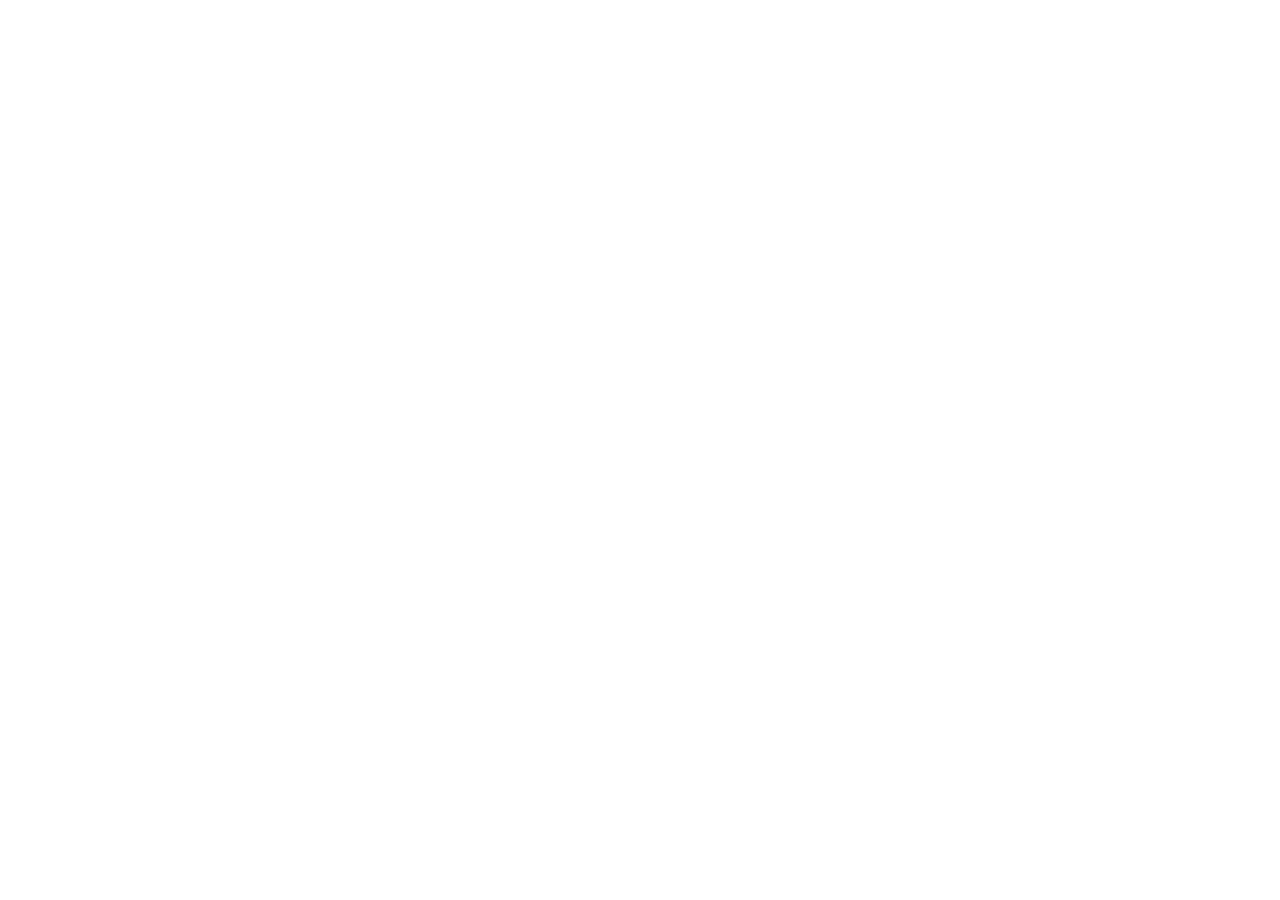
==== commit be82ac65: "Renamed to My Islam Daily: pages redirect to the new site; payment pages kept working Co-Authored-By" ====
--- a/contact.html
+++ b/contact.html
@@ -1,61 +1,15 @@
 <!doctype html>
-<html lang="en">
-<head>
-<meta charset="utf-8">
+<html lang="en"><head><meta charset="utf-8">
 <meta name="viewport" content="width=device-width,initial-scale=1">
-<meta http-equiv="Content-Security-Policy" content="default-src 'none'; script-src 'self'; style-src 'self'; img-src 'self' data:; base-uri 'none'; form-action 'none'">
-<meta name="referrer" content="no-referrer">
-<meta name="description" content="How to contact the Namaz Tracker team.">
-<meta name="theme-color" content="#0f6e5c" media="(prefers-color-scheme: light)">
-<meta name="theme-color" content="#0e1412" media="(prefers-color-scheme: dark)">
-<title>Contact us · Namaz Tracker</title>
-<link rel="canonical" href="https://adminfableora.github.io/namaz-tracker/contact.html">
-<meta property="og:title" content="Contact us · Namaz Tracker">
-<meta property="og:description" content="How to contact the Namaz Tracker team.">
-<meta property="og:type" content="website">
-<meta property="og:url" content="https://adminfableora.github.io/namaz-tracker/contact.html">
-<meta property="og:image" content="https://adminfableora.github.io/namaz-tracker/img/today.webp">
-<meta property="og:site_name" content="Namaz Tracker">
+<meta http-equiv="Content-Security-Policy" content="default-src 'none'; style-src 'self'; img-src 'self'; base-uri 'none'; form-action 'none'">
+<title>My Islam Daily has moved</title>
+<link rel="canonical" href="https://adminfableora.github.io/my-islam-daily/contact.html">
+<meta http-equiv="refresh" content="0; url=https://adminfableora.github.io/my-islam-daily/contact.html">
+<meta name="robots" content="noindex">
 <link rel="icon" href="icon.svg" type="image/svg+xml">
 <link rel="stylesheet" href="style.css">
-<script src="theme.js"></script>
-</head>
-<body>
-<header class="site-header"><div class="wrap">
-<a class="brand" href="index.html"><span class="brand-mark"><svg viewBox="0 0 24 24" fill="none" stroke="currentColor" stroke-width="2" stroke-linecap="round" stroke-linejoin="round" aria-hidden="true"><path d="M20.4 14.6A8.5 8.5 0 0 1 9.4 3.6a8.5 8.5 0 1 0 11 11Z" fill="#fff" stroke="none"/><path d="m17.2 4.2.7 1.5 1.6.2-1.2 1.1.3 1.6-1.4-.8-1.4.8.3-1.6-1.2-1.1 1.6-.2z" fill="#e8c26a" stroke="none"/></svg></span>Namaz Tracker</a>
-<nav class="nav" aria-label="Main">
-<a class="link" href="index.html#features">Features</a>
-<a class="link" href="guide.html">Guide</a>
-<a class="link" href="index.html#pro">Pro</a>
-<a class="link" href="index.html#faq">Help</a>
-<button class="theme-toggle" id="theme-toggle" type="button" aria-label="Switch theme"><svg viewBox="0 0 24 24" fill="none" stroke="currentColor" stroke-width="2" stroke-linecap="round" stroke-linejoin="round" aria-hidden="true"><circle cx="12" cy="12" r="4"/><path d="M12 2v2M12 20v2M4.9 4.9l1.4 1.4M17.7 17.7l1.4 1.4M2 12h2M20 12h2M4.9 19.1l1.4-1.4M17.7 6.3l1.4-1.4"/></svg><svg viewBox="0 0 24 24" fill="none" stroke="currentColor" stroke-width="2" stroke-linecap="round" stroke-linejoin="round" aria-hidden="true"><path d="M20 14.5A8.5 8.5 0 0 1 9.5 4a8.5 8.5 0 1 0 10.5 10.5Z"/></svg></button>
-</nav>
-<a class="btn btn-primary btn-small header-cta" href="https://github.com/adminfableora/namaz-tracker/releases/latest/download/NamazTracker.apk"><svg viewBox="0 0 24 24" fill="none" stroke="currentColor" stroke-width="2" stroke-linecap="round" stroke-linejoin="round" aria-hidden="true"><path d="M12 4v11"/><path d="m7 10 5 5 5-5"/><path d="M5 20h14"/></svg>Download</a>
-</div></header>
-<main>
-<div class="wrap narrow">
-<div class="page-head"><span class="kicker">Namaz Tracker</span><h1>Contact us</h1><p>We read every message and reply within 2 working days.</p></div>
-<div class="card article">
-<h2>How we can help</h2>
-<p>Write to us for help with the app, payments, refunds or deleting your account.</p>
-<ul>
-<li><b>Email:</b> <a href="mailto:help@fableora.com">help@fableora.com</a></li>
-<li><b>Operated by:</b> Fableora</li>
-</ul>
-<p>For payment questions, please include your account email and the date and amount of the payment.</p>
-
-<div class="page-actions">
-<a class="btn btn-ghost" href="index.html"><svg viewBox="0 0 24 24" fill="none" stroke="currentColor" stroke-width="2" stroke-linecap="round" stroke-linejoin="round" aria-hidden="true"><path d="M19 12H5"/><path d="m11 18-6-6 6-6"/></svg>Back to home</a>
-<a class="btn btn-ghost" href="mailto:help@fableora.com"><svg viewBox="0 0 24 24" fill="none" stroke="currentColor" stroke-width="2" stroke-linecap="round" stroke-linejoin="round" aria-hidden="true"><rect x="3" y="5" width="18" height="14" rx="2"/><path d="m3 7 9 6 9-6"/></svg>Email us</a>
-</div></div></div>
-</main>
-<footer class="site-footer"><div class="wrap">
-<div><a class="brand" href="index.html"><span class="brand-mark"><svg viewBox="0 0 24 24" fill="none" stroke="currentColor" stroke-width="2" stroke-linecap="round" stroke-linejoin="round" aria-hidden="true"><path d="M20.4 14.6A8.5 8.5 0 0 1 9.4 3.6a8.5 8.5 0 1 0 11 11Z" fill="#fff" stroke="none"/><path d="m17.2 4.2.7 1.5 1.6.2-1.2 1.1.3 1.6-1.4-.8-1.4.8.3-1.6-1.2-1.1 1.6-.2z" fill="#e8c26a" stroke="none"/></svg></span>Namaz Tracker</a>
-<p>Namaz Tracker is a product of Fableora.<br>Questions? <a href="mailto:help@fableora.com">help@fableora.com</a></p></div>
-<nav class="footer-links" aria-label="Footer">
-<a href="guide.html">Guide</a><a href="privacy.html">Privacy</a><a href="terms.html">Terms</a>
-<a href="refund.html">Refunds</a><a href="contact.html">Contact</a>
-</nav></div></footer>
-
-</body>
-</html>
+</head><body><main><div class="wrap center-page"><div>
+<h1>Namaz Tracker is now My Islam Daily</h1>
+<p>Same app, new name. Taking you to the new website…</p>
+<a class="btn btn-primary" href="https://adminfableora.github.io/my-islam-daily/contact.html">Go to My Islam Daily</a>
+</div></div></main></body></html>
--- a/style.css
+++ b/style.css
@@ -1,4 +1,4 @@
-/* Namaz Tracker website — one stylesheet for every page. */
+/* My Islam Daily website — one stylesheet for every page. */
 :root {
   --bg: #f6f3ec;
   --surface: #ffffff;
@@ -98,11 +98,9 @@
 .site-header .wrap { display: flex; align-items: center; gap: 16px; height: 68px; }
 .brand { display: inline-flex; align-items: center; gap: 10px; color: var(--ink); text-decoration: none; font-weight: 750; font-size: 18px; white-space: nowrap; }
 .brand-mark {
-  width: 34px; height: 34px; border-radius: 10px; flex: none;
-  background: linear-gradient(135deg, #0a4a3e, #1c8a72);
-  display: grid; place-items: center;
-}
-.brand-mark svg { width: 20px; height: 20px; }
+  width: 34px; height: 34px; border-radius: 9px; flex: none; display: block;
+  box-shadow: 0 1px 2px rgba(23, 32, 28, .12);
+}
 .nav { display: flex; align-items: center; gap: 6px; margin-left: auto; }
 .nav a.link { color: var(--ink-2); text-decoration: none; font-weight: 550; font-size: 15px; padding: 8px 12px; border-radius: 999px; }
 .nav a.link:hover { color: var(--ink); background: var(--surface-2); }
@@ -122,7 +120,6 @@
   .site-header .wrap { gap: 8px; }
   .brand { gap: 8px; font-size: 16px; }
   .brand-mark { width: 30px; height: 30px; border-radius: 9px; }
-  .brand-mark svg { width: 18px; height: 18px; }
   .btn-small { min-height: 38px; padding: 0 12px; font-size: 14px; gap: 6px; }
   .btn-small svg { width: 18px; height: 18px; }
   .nav { margin-left: -8px; }
